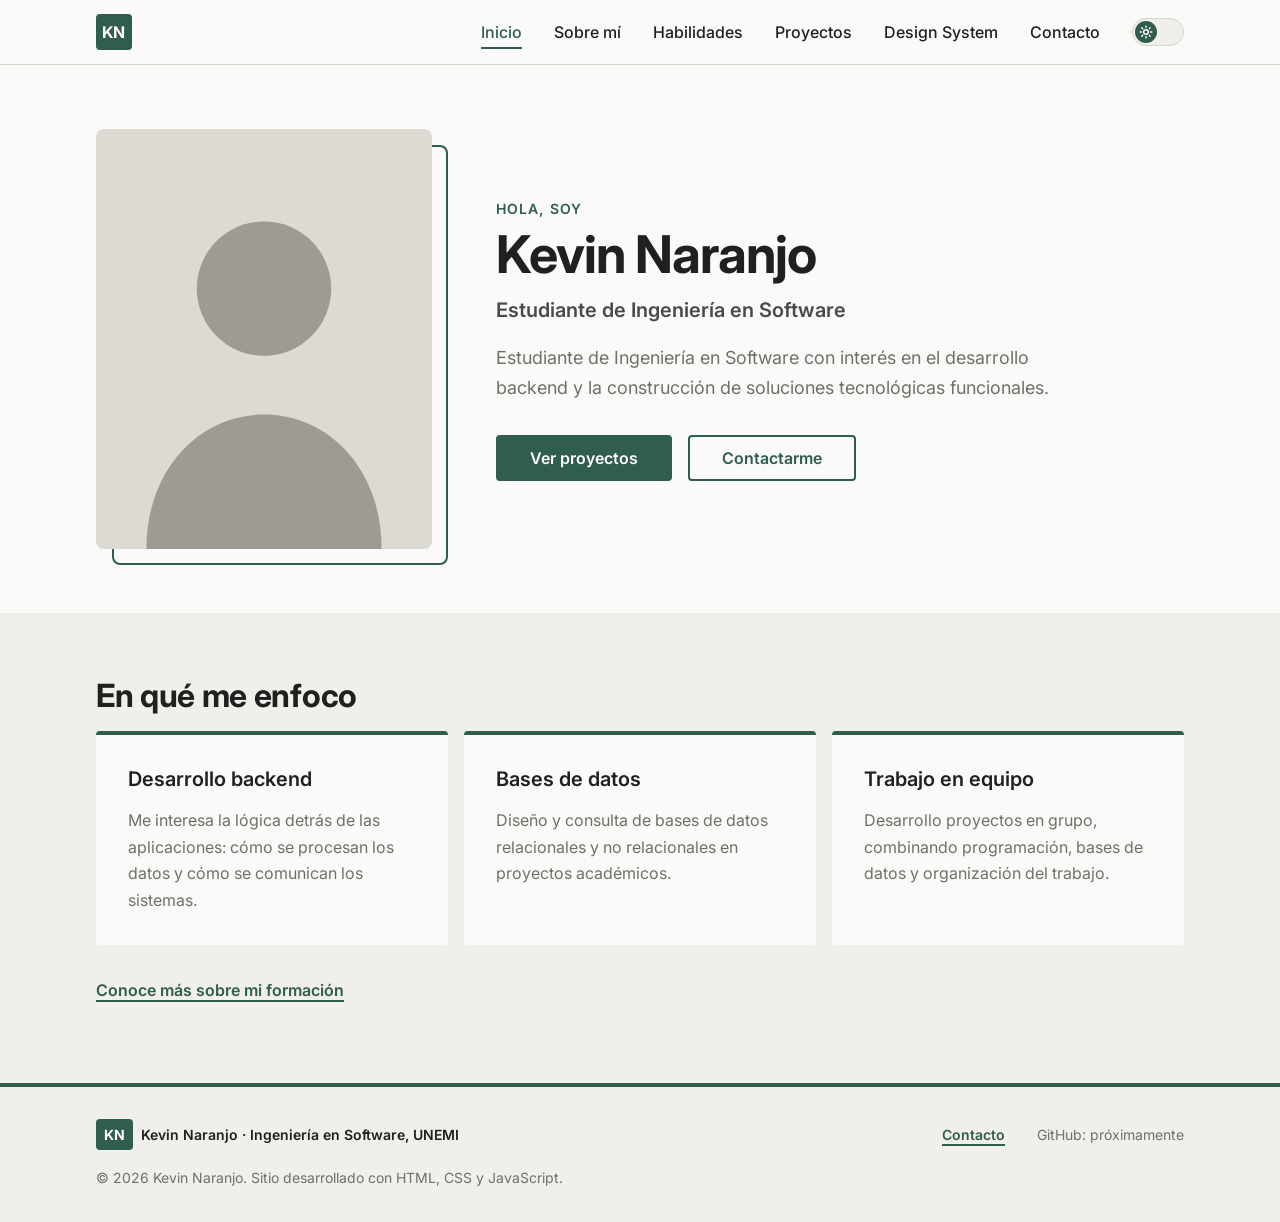
==== index.html @ 49560498 "HTML semantico y SEO en todas las paginas Inicio, Sobre mi, Habilidades, Proyectos, Design System y " ====
<!DOCTYPE html>
<html lang="es">
<head>
  <meta charset="UTF-8">
  <meta name="viewport" content="width=device-width, initial-scale=1">
  <title>Kevin Naranjo | Estudiante de Ingeniería en Software</title>
  <meta name="description" content="Portafolio de Kevin Naranjo, estudiante de Ingeniería en Software en la UNEMI con interés en el desarrollo backend y la construcción de soluciones tecnológicas funcionales.">
  <meta name="author" content="Kevin Naranjo">
  <meta property="og:title" content="Kevin Naranjo | Estudiante de Ingeniería en Software">
  <meta property="og:description" content="Portafolio personal: perfil, habilidades técnicas y proyectos académicos de Kevin Naranjo.">
  <meta property="og:image" content="img/og-image.png">
  <meta property="og:type" content="website">
  <meta property="og:locale" content="es_EC">
  <link rel="icon" href="img/favicon.svg" type="image/svg+xml">
  <link rel="preconnect" href="https://fonts.googleapis.com">
  <link rel="preconnect" href="https://fonts.gstatic.com" crossorigin>
  <link rel="stylesheet" href="https://fonts.googleapis.com/css2?family=Inter:wght@400;500;600;700&display=swap">
  <link rel="stylesheet" href="css/variables.css">
  <link rel="stylesheet" href="css/style.css">
  <script src="js/theme-init.js"></script>
  <script src="js/main.js" defer></script>
</head>
<body>
  <a class="skip-link" href="#contenido">Saltar al contenido principal</a>

  <header class="site-header">
    <nav class="navbar container" aria-label="Navegación principal">
      <button class="nav-toggle" type="button" aria-expanded="false" aria-controls="nav-drawer" aria-label="Abrir menú de navegación">
        <span class="nav-toggle__bar"></span>
        <span class="nav-toggle__bar"></span>
        <span class="nav-toggle__bar"></span>
      </button>
      <a class="navbar__logo" href="index.html" aria-label="Kevin Naranjo, ir al inicio">KN</a>
      <ul class="navbar__links" id="nav-drawer">
        <li><a class="nav-link" href="index.html" aria-current="page">Inicio</a></li>
        <li><a class="nav-link" href="sobre-mi.html">Sobre mí</a></li>
        <li><a class="nav-link" href="skills.html">Habilidades</a></li>
        <li><a class="nav-link" href="proyectos.html">Proyectos</a></li>
        <li><a class="nav-link" href="design-system.html">Design System</a></li>
        <li><a class="nav-link" href="contacto.html">Contacto</a></li>
      </ul>
      <button class="theme-switch" type="button" role="switch" aria-checked="false" aria-label="Modo oscuro">
        <span class="theme-switch__track">
          <span class="theme-switch__thumb">
            <svg class="theme-switch__icon theme-switch__icon--sun" viewBox="0 0 24 24" aria-hidden="true" focusable="false"><circle cx="12" cy="12" r="4"/><path d="M12 2v2M12 20v2M4.9 4.9l1.4 1.4M17.7 17.7l1.4 1.4M2 12h2M20 12h2M4.9 19.1l1.4-1.4M17.7 6.3l1.4-1.4"/></svg>
            <svg class="theme-switch__icon theme-switch__icon--moon" viewBox="0 0 24 24" aria-hidden="true" focusable="false"><path d="M21 12.8A9 9 0 1 1 11.2 3a7 7 0 0 0 9.8 9.8z"/></svg>
          </span>
        </span>
      </button>
    </nav>
  </header>
  <div class="nav-overlay" hidden></div>

  <main id="contenido">
    <section class="hero container" aria-labelledby="hero-titulo">
      <figure class="hero__photo">
        <img src="img/perfil.svg" alt="Fotografía de perfil de Kevin Naranjo" width="400" height="500">
        <figcaption class="visually-hidden">Kevin Naranjo, estudiante de Ingeniería en Software en la UNEMI</figcaption>
      </figure>
      <div class="hero__content">
        <p class="hero__eyebrow">Hola, soy</p>
        <h1 id="hero-titulo">Kevin Naranjo</h1>
        <p class="hero__role">Estudiante de Ingeniería en Software</p>
        <p class="hero__text">
          Estudiante de Ingeniería en Software con interés en el desarrollo backend
          y la construcción de soluciones tecnológicas funcionales.
        </p>
        <div class="button-group">
          <a class="btn btn--primary" href="proyectos.html">Ver proyectos</a>
          <a class="btn btn--secondary" href="contacto.html">Contactarme</a>
        </div>
      </div>
    </section>

    <section class="section section--surface" aria-labelledby="enfoque-titulo">
      <div class="container">
        <h2 id="enfoque-titulo">En qué me enfoco</h2>
        <ul class="focus-list">
          <li class="focus-item">
            <h3>Desarrollo backend</h3>
            <p>Me interesa la lógica detrás de las aplicaciones: cómo se procesan los datos y cómo se comunican los sistemas.</p>
          </li>
          <li class="focus-item">
            <h3>Bases de datos</h3>
            <p>Diseño y consulta de bases de datos relacionales y no relacionales en proyectos académicos.</p>
          </li>
          <li class="focus-item">
            <h3>Trabajo en equipo</h3>
            <p>Desarrollo proyectos en grupo, combinando programación, bases de datos y organización del trabajo.</p>
          </li>
        </ul>
        <p class="section__more">
          <a class="text-link" href="sobre-mi.html">Conoce más sobre mi formación</a>
        </p>
      </div>
    </section>
  </main>

  <footer class="site-footer">
    <div class="container site-footer__inner">
      <p class="site-footer__brand"><span class="site-footer__logo">KN</span> Kevin Naranjo · Ingeniería en Software, UNEMI</p>
      <ul class="site-footer__links">
        <li><a class="text-link" href="contacto.html">Contacto</a></li>
        <li><span class="site-footer__pending">GitHub: próximamente</span></li>
      </ul>
      <p class="site-footer__copy">© 2026 Kevin Naranjo. Sitio desarrollado con HTML, CSS y JavaScript.</p>
    </div>
  </footer>
</body>
</html>
---- css/variables.css ----
/* ==========================================================================
   Variables del sistema visual — Portafolio Kevin Naranjo
   Todas las decisiones de diseño se definen aquí y se reutilizan en style.css
   ========================================================================== */

:root {
  /* Colores */
  --color-primary: #2f5d4e;          /* verde bosque: acento principal */
  --color-primary-hover: #24473c;
  --color-on-primary: #ffffff;       /* texto sobre el color primario */
  --color-secondary: #4a4a48;        /* gris piedra */
  --color-background: #fafaf8;
  --color-surface: #f0efe9;          /* tono cálido para superficies */
  --color-text: #202020;
  --color-text-muted: #6f6f6b;
  --color-border: #d6d4cb;
  --color-success: #2e7d32;
  --color-error: #b3261e;
  --color-overlay: rgb(0 0 0 / 0.45);

  /* Tipografía */
  --font-primary: 'Inter', 'Segoe UI', Arial, sans-serif;
  --font-mono: Consolas, 'Courier New', monospace;
  --font-size-sm: 0.875rem;
  --font-size-base: 1rem;
  --font-size-lg: 1.125rem;
  --font-size-h3: 1.25rem;
  --font-size-h2: clamp(1.5rem, 1.25rem + 1vw, 2rem);
  --font-size-h1: clamp(2.125rem, 1.6rem + 2.2vw, 3.25rem);
  --font-weight-regular: 400;
  --font-weight-medium: 500;
  --font-weight-semibold: 600;
  --font-weight-bold: 700;
  --line-height-base: 1.65;
  --line-height-tight: 1.2;

  /* Espaciado */
  --space-xs: 0.25rem;
  --space-sm: 0.5rem;
  --space-md: 1rem;
  --space-lg: 2rem;
  --space-xl: 4rem;

  /* Bordes */
  --border-width: 1px;
  --border-width-strong: 2px;
  --border-accent: 4px;
  --radius-sm: 0.25rem;              /* bordes rectos */
  --radius-md: 0.5rem;
  --radius-pill: 999px;              /* solo para el switch de tema */

  /* Sombras */
  --shadow-card: 0 2px 8px rgb(0 0 0 / 0.12);
  --shadow-card-hover: 0 10px 20px rgb(0 0 0 / 0.14);
  --shadow-drawer: 4px 0 16px rgb(0 0 0 / 0.18);

  /* Tamaños */
  --container-max: 72rem;
  --header-height: 4rem;
  --drawer-width: min(18rem, 82vw);
  --photo-width: clamp(13rem, 32vw, 21rem);
  --control-height: 2.75rem;
  --switch-width: 3.25rem;
  --switch-height: 1.75rem;
  --icon-size: 2.25rem;
  --lift: -4px;                      /* elevación de las cards en hover */

  /* Movimiento */
  --transition-fast: 150ms ease;
  --transition-base: 250ms ease;
}

/* Modo oscuro: mismas variables, otros valores */
[data-theme="dark"] {
  --color-primary: #6fae96;          /* verde bosque aclarado */
  --color-primary-hover: #8cc4ae;
  --color-on-primary: #10201a;
  --color-secondary: #b9b8b2;
  --color-background: #141414;
  --color-surface: #1f1f1d;
  --color-text: #ecebe6;
  --color-text-muted: #a3a29c;
  --color-border: #34342f;
  --color-success: #6cc070;
  --color-error: #f28b82;
  --color-overlay: rgb(0 0 0 / 0.6);

  --shadow-card: 0 2px 8px rgb(0 0 0 / 0.5);
  --shadow-card-hover: 0 10px 20px rgb(0 0 0 / 0.55);
  --shadow-drawer: 4px 0 16px rgb(0 0 0 / 0.6);

  color-scheme: dark;
}
---- css/style.css ----
/* ==========================================================================
   Estilos del portafolio — Kevin Naranjo
   Enfoque mobile-first. Los valores provienen de variables.css.
   Índice:
     1. Base
     2. Utilidades y layout
     3. Tipografía
     4. Header, navbar y drawer
     5. Switch de tema
     6. Botones y filtros
     7. Inicio (hero)
     8. Encabezado de página y Sobre mí
     9. Habilidades y badges
    10. Proyectos (cards)
    11. Formulario y contacto
    12. Design System
    13. Footer
    14. Media queries
   ========================================================================== */

/* 1. Base
   ========================================================================== */
*,
*::before,
*::after {
  box-sizing: border-box;
}

html {
  scroll-behavior: smooth;
  scroll-padding-top: calc(var(--header-height) + var(--space-md));
}

body {
  margin: 0;
  min-height: 100vh;
  display: flex;
  flex-direction: column;
  background-color: var(--color-background);
  color: var(--color-text);
  font-family: var(--font-primary);
  font-size: var(--font-size-base);
  line-height: var(--line-height-base);
  transition: background-color var(--transition-base), color var(--transition-base);
}

body.no-scroll {
  overflow: hidden;
}

main {
  flex: 1;
}

img,
svg {
  display: block;
  max-width: 100%;
}

img {
  height: auto;
}

ul {
  margin: 0;
  padding: 0;
  list-style: none;
}

figure,
dl,
dd {
  margin: 0;
}

code {
  font-family: var(--font-mono);
  font-size: var(--font-size-sm);
}

:focus-visible {
  outline: var(--border-width-strong) solid var(--color-primary);
  outline-offset: var(--border-width-strong);
}

/* 2. Utilidades y layout
   ========================================================================== */
.container {
  width: 100%;
  max-width: var(--container-max);
  margin-inline: auto;
  padding-inline: var(--space-md);
}

.section {
  padding-block: var(--space-xl);
}

.section--surface {
  background-color: var(--color-surface);
}

.section__more {
  margin-top: var(--space-lg);
}

.visually-hidden {
  position: absolute;
  width: 1px;
  height: 1px;
  padding: 0;
  margin: -1px;
  overflow: hidden;
  clip: rect(0 0 0 0);
  white-space: nowrap;
  border: 0;
}

.skip-link {
  position: absolute;
  top: var(--space-sm);
  left: var(--space-sm);
  z-index: 100;
  padding: var(--space-sm) var(--space-md);
  background-color: var(--color-primary);
  color: var(--color-on-primary);
  border-radius: var(--radius-sm);
  transform: translateY(-200%);
}

.skip-link:focus {
  transform: none;
}

.text-muted {
  color: var(--color-text-muted);
}

/* 3. Tipografía
   ========================================================================== */
h1,
h2,
h3,
.h1,
.h2,
.h3 {
  margin: 0 0 var(--space-md);
  line-height: var(--line-height-tight);
  font-weight: var(--font-weight-bold);
  color: var(--color-text);
}

h1,
.h1 {
  font-size: var(--font-size-h1);
  letter-spacing: -0.02em;
}

h2,
.h2 {
  font-size: var(--font-size-h2);
  letter-spacing: -0.01em;
}

h3,
.h3 {
  font-size: var(--font-size-h3);
  font-weight: var(--font-weight-semibold);
}

p {
  margin: 0 0 var(--space-md);
}

.text-link {
  color: var(--color-primary);
  font-weight: var(--font-weight-semibold);
  text-decoration: underline;
  text-decoration-thickness: var(--border-width-strong);
  text-underline-offset: var(--space-xs);
  transition: color var(--transition-fast);
}

.text-link:hover {
  color: var(--color-primary-hover);
}

/* 4. Header, navbar y drawer
   ========================================================================== */
.site-header {
  position: sticky;
  top: 0;
  z-index: 40;
  background-color: var(--color-background);
  border-bottom: var(--border-width) solid var(--color-border);
  transition: background-color var(--transition-base);
}

.navbar {
  display: flex;
  align-items: center;
  gap: var(--space-md);
  min-height: var(--header-height);
}

.navbar__logo {
  display: inline-flex;
  align-items: center;
  justify-content: center;
  width: var(--icon-size);
  height: var(--icon-size);
  background-color: var(--color-primary);
  color: var(--color-on-primary);
  border-radius: var(--radius-sm);
  font-weight: var(--font-weight-bold);
  letter-spacing: 0.02em;
  text-decoration: none;
}

.nav-link {
  position: relative;
  display: inline-block;
  padding-block: var(--space-xs);
  color: var(--color-text);
  font-weight: var(--font-weight-medium);
  text-decoration: none;
}

/* Subrayado animado: crece de izquierda a derecha */
.nav-link::after {
  content: "";
  position: absolute;
  left: 0;
  bottom: 0;
  width: 100%;
  height: var(--border-width-strong);
  background-color: var(--color-primary);
  transform: scaleX(0);
  transform-origin: left;
  transition: transform var(--transition-base);
}

.nav-link:hover::after,
.nav-link:focus-visible::after,
.nav-link[aria-current="page"]::after {
  transform: scaleX(1);
}

.nav-link[aria-current="page"] {
  color: var(--color-primary);
}

/* Botón del menú móvil (a la izquierda) */
.nav-toggle {
  display: inline-flex;
  flex-direction: column;
  justify-content: center;
  gap: var(--space-xs);
  width: var(--control-height);
  height: var(--control-height);
  padding: var(--space-sm);
  background: transparent;
  border: var(--border-width) solid var(--color-border);
  border-radius: var(--radius-sm);
  cursor: pointer;
}

.nav-toggle__bar {
  display: block;
  width: 100%;
  height: var(--border-width-strong);
  background-color: var(--color-text);
  transition: transform var(--transition-base), opacity var(--transition-fast);
}

.nav-toggle[aria-expanded="true"] .nav-toggle__bar:nth-child(1) {
  transform: translateY(calc(var(--space-xs) + var(--border-width-strong))) rotate(45deg);
}

.nav-toggle[aria-expanded="true"] .nav-toggle__bar:nth-child(2) {
  opacity: 0;
}

.nav-toggle[aria-expanded="true"] .nav-toggle__bar:nth-child(3) {
  transform: translateY(calc(-1 * (var(--space-xs) + var(--border-width-strong)))) rotate(-45deg);
}

/* Drawer lateral (móvil y tablet) */
.navbar__links {
  position: fixed;
  top: var(--header-height);
  bottom: 0;
  left: 0;
  width: var(--drawer-width);
  display: flex;
  flex-direction: column;
  gap: var(--space-md);
  padding: var(--space-lg);
  background-color: var(--color-surface);
  border-right: var(--border-accent) solid var(--color-primary);
  box-shadow: var(--shadow-drawer);
  overflow-y: auto;
  transform: translateX(-100%);
  visibility: hidden;
  transition: transform var(--transition-base), visibility var(--transition-base);
}

.navbar__links.is-open {
  transform: translateX(0);
  visibility: visible;
}

.navbar__links .nav-link {
  font-size: var(--font-size-lg);
}

.nav-overlay {
  position: fixed;
  inset: var(--header-height) 0 0 0;
  z-index: 35;
  background-color: var(--color-overlay);
}

.nav-overlay[hidden] {
  display: none;
}

/* 5. Switch de tema
   ========================================================================== */
.theme-switch {
  margin-left: auto;
  padding: 0;
  background: transparent;
  border: 0;
  border-radius: var(--radius-pill);
  cursor: pointer;
}

.theme-switch__track {
  position: relative;
  display: block;
  width: var(--switch-width);
  height: var(--switch-height);
  background-color: var(--color-surface);
  border: var(--border-width) solid var(--color-border);
  border-radius: var(--radius-pill);
  transition: background-color var(--transition-base);
}

.theme-switch__thumb {
  position: absolute;
  top: var(--border-width-strong);
  left: var(--border-width-strong);
  display: grid;
  place-items: center;
  width: calc(var(--switch-height) - 3 * var(--border-width-strong));
  height: calc(var(--switch-height) - 3 * var(--border-width-strong));
  background-color: var(--color-primary);
  color: var(--color-on-primary);
  border-radius: 50%;
  transition: transform var(--transition-base);
}

.theme-switch[aria-checked="true"] .theme-switch__thumb {
  transform: translateX(calc(var(--switch-width) - var(--switch-height)));
}

.theme-switch__icon {
  width: var(--font-size-sm);
  height: var(--font-size-sm);
  fill: none;
  stroke: currentColor;
  stroke-width: 2.5;
  stroke-linecap: round;
  stroke-linejoin: round;
}

.theme-switch__icon--moon,
.theme-switch[aria-checked="true"] .theme-switch__icon--sun {
  display: none;
}

.theme-switch[aria-checked="true"] .theme-switch__icon--moon {
  display: block;
}

/* 6. Botones y filtros
   ========================================================================== */
.button-group {
  display: flex;
  flex-wrap: wrap;
  gap: var(--space-md);
}

.btn {
  display: inline-flex;
  align-items: center;
  justify-content: center;
  min-height: var(--control-height);
  padding: var(--space-sm) var(--space-lg);
  font-family: inherit;
  font-size: var(--font-size-base);
  font-weight: var(--font-weight-semibold);
  text-decoration: none;
  border: var(--border-width-strong) solid transparent;
  border-radius: var(--radius-sm);
  cursor: pointer;
  transition: background-color var(--transition-fast), color var(--transition-fast), border-color var(--transition-fast);
}

.btn--primary {
  background-color: var(--color-primary);
  border-color: var(--color-primary);
  color: var(--color-on-primary);
}

.btn--primary:hover {
  background-color: var(--color-primary-hover);
  border-color: var(--color-primary-hover);
}

.btn--secondary {
  background-color: transparent;
  border-color: var(--color-primary);
  color: var(--color-primary);
}

.btn--secondary:hover {
  background-color: var(--color-primary);
  color: var(--color-on-primary);
}

.filter-bar {
  display: flex;
  flex-wrap: wrap;
  gap: var(--space-sm);
  margin-bottom: var(--space-md);
}

.filter-btn {
  min-height: var(--control-height);
  padding: var(--space-xs) var(--space-md);
  font-family: inherit;
  font-size: var(--font-size-sm);
  font-weight: var(--font-weight-semibold);
  background-color: transparent;
  color: var(--color-text);
  border: var(--border-width) solid var(--color-border);
  border-radius: var(--radius-sm);
  cursor: pointer;
  transition: background-color var(--transition-fast), color var(--transition-fast), border-color var(--transition-fast);
}

.filter-btn:hover:not(:disabled) {
  border-color: var(--color-primary);
  color: var(--color-primary);
}

.filter-btn[aria-pressed="true"],
.filter-btn[aria-pressed="true"]:hover {
  background-color: var(--color-primary);
  border-color: var(--color-primary);
  color: var(--color-on-primary);
}

.filter-btn:disabled {
  cursor: default;
}

.filter-status {
  min-height: var(--line-height-base);
  color: var(--color-text-muted);
  font-size: var(--font-size-sm);
}

/* 7. Inicio (hero)
   ========================================================================== */
.hero {
  display: grid;
  gap: var(--space-lg);
  align-items: center;
  padding-block: var(--space-xl);
}

.hero__photo {
  position: relative;
  width: var(--photo-width);
  margin-inline: auto;
}

/* Marco desplazado detrás de la foto */
.hero__photo::before {
  content: "";
  position: absolute;
  inset: 0;
  border: var(--border-width-strong) solid var(--color-primary);
  border-radius: var(--radius-md);
  transform: translate(var(--space-md), var(--space-md));
}

.hero__photo img {
  position: relative;
  width: 100%;
  aspect-ratio: 4 / 5;
  object-fit: cover;
  border-radius: var(--radius-md);
}

.hero__eyebrow,
.page-header__eyebrow,
.card__type {
  margin-bottom: var(--space-xs);
  color: var(--color-primary);
  font-size: var(--font-size-sm);
  font-weight: var(--font-weight-semibold);
  letter-spacing: 0.08em;
  text-transform: uppercase;
}

.hero__content h1 {
  margin-bottom: var(--space-sm);
}

.hero__role {
  color: var(--color-secondary);
  font-size: var(--font-size-h3);
  font-weight: var(--font-weight-semibold);
}

.hero__text {
  max-width: 38rem;
  color: var(--color-text-muted);
  font-size: var(--font-size-lg);
  margin-bottom: var(--space-lg);
}

.focus-list {
  display: grid;
  gap: var(--space-md);
}

.focus-item {
  padding: var(--space-lg);
  background-color: var(--color-background);
  border-top: var(--border-accent) solid var(--color-primary);
  border-radius: var(--radius-sm);
}

.focus-item p {
  margin: 0;
  color: var(--color-text-muted);
}

/* 8. Encabezado de página y Sobre mí
   ========================================================================== */
.page-header {
  padding-block: var(--space-xl) var(--space-lg);
}

.page-header h1 {
  margin-bottom: var(--space-sm);
}

.page-header__lead {
  max-width: 44rem;
  color: var(--color-text-muted);
  font-size: var(--font-size-lg);
}

.about {
  display: grid;
  gap: var(--space-lg);
  padding-bottom: var(--space-xl);
}

.about__story p {
  max-width: 42rem;
}

.about__story .button-group {
  margin-top: var(--space-lg);
}

.about__aside {
  display: grid;
  gap: var(--space-md);
  align-content: start;
}

.info-block {
  padding: var(--space-lg);
  background-color: var(--color-surface);
  border-left: var(--border-accent) solid var(--color-primary);
  border-radius: 0 var(--radius-md) var(--radius-md) 0;
}

.info-block h2 {
  font-size: var(--font-size-h3);
}

.info-list {
  display: grid;
  gap: var(--space-md);
}

.info-list dt {
  color: var(--color-text-muted);
  font-size: var(--font-size-sm);
}

.info-list dd {
  font-weight: var(--font-weight-semibold);
}

.tag-list {
  display: flex;
  flex-wrap: wrap;
  gap: var(--space-sm);
}

.tag {
  display: inline-block;
  padding: var(--space-xs) var(--space-sm);
  background-color: var(--color-background);
  color: var(--color-secondary);
  border: var(--border-width) solid var(--color-border);
  border-radius: var(--radius-sm);
  font-size: var(--font-size-sm);
  font-weight: var(--font-weight-medium);
}

.tag--link {
  text-decoration: none;
  transition: border-color var(--transition-fast), color var(--transition-fast);
}

.tag--link:hover {
  border-color: var(--color-primary);
  color: var(--color-primary);
}

/* 9. Habilidades y badges
   ========================================================================== */
.skill-legend {
  margin-bottom: var(--space-lg);
  padding: var(--space-md) var(--space-lg);
  background-color: var(--color-surface);
  border-radius: var(--radius-md);
}

.skill-legend__title {
  font-size: var(--font-size-base);
  margin-bottom: var(--space-sm);
}

.skill-legend__list {
  display: grid;
  gap: var(--space-sm);
  color: var(--color-text-muted);
  font-size: var(--font-size-sm);
}

.skill-legend__list .badge {
  margin-right: var(--space-sm);
}

.skill-category {
  padding-bottom: var(--space-lg);
}

.skill-category h2 {
  padding-bottom: var(--space-sm);
  border-bottom: var(--border-width) solid var(--color-border);
}

.skill-list {
  display: grid;
  grid-template-columns: repeat(auto-fill, minmax(min(16rem, 100%), 1fr));
  gap: var(--space-md);
}

.skill {
  display: flex;
  align-items: flex-start;
  gap: var(--space-md);
  padding: var(--space-md);
  background-color: var(--color-surface);
  border: var(--border-width) solid var(--color-border);
  border-radius: var(--radius-md);
}

.skill__icon {
  flex: none;
  width: var(--icon-size);
  font-size: var(--icon-size);
  line-height: 1;
  color: var(--color-primary);
}

.skill__icon--svg {
  height: var(--icon-size);
  fill: none;
  stroke: currentColor;
  stroke-width: 2;
  stroke-linecap: round;
  stroke-linejoin: round;
}

.skill__name {
  margin-bottom: var(--space-xs);
  font-size: var(--font-size-base);
  font-weight: var(--font-weight-semibold);
}

.skill__desc {
  margin: var(--space-sm) 0 0;
  color: var(--color-text-muted);
  font-size: var(--font-size-sm);
}

.badge {
  display: inline-block;
  padding: 0 var(--space-sm);
  border: var(--border-width) solid transparent;
  border-radius: var(--radius-sm);
  font-size: var(--font-size-sm);
  font-weight: var(--font-weight-semibold);
  white-space: nowrap;
}

.badge--academic {
  background-color: var(--color-primary);
  color: var(--color-on-primary);
}

.badge--known {
  border-color: var(--color-primary);
  color: var(--color-primary);
}

.badge--learning {
  border-style: dashed;
  border-color: var(--color-text-muted);
  color: var(--color-text-muted);
}

/* 10. Proyectos (cards)
   ========================================================================== */
.project-grid {
  display: grid;
  grid-template-columns: repeat(auto-fill, minmax(min(19rem, 100%), 1fr));
  gap: var(--space-lg);
  padding-bottom: var(--space-xl);
}

.project-grid__item[hidden] {
  display: none;
}

.card {
  display: flex;
  flex-direction: column;
  height: 100%;
  padding: var(--space-lg);
  background-color: var(--color-surface);
  border-left: var(--border-accent) solid var(--color-primary);
  border-radius: 0 var(--radius-md) var(--radius-md) 0;
  transition: transform var(--transition-base), box-shadow var(--transition-base);
}

.card:hover,
.card:focus-within {
  transform: translateY(var(--lift));
  box-shadow: var(--shadow-card-hover);
}

.card__media {
  margin-bottom: var(--space-md);
}

.card__media img {
  width: 100%;
  aspect-ratio: 16 / 9;
  object-fit: cover;
  border-radius: var(--radius-sm);
}

.card__title {
  margin-bottom: var(--space-sm);
  font-size: var(--font-size-h3);
  font-weight: var(--font-weight-semibold);
  line-height: var(--line-height-tight);
}

.card__text {
  color: var(--color-text-muted);
}

.card__details {
  display: grid;
  gap: var(--space-xs);
  margin-bottom: var(--space-md);
}

.card__details dt {
  font-size: var(--font-size-sm);
  font-weight: var(--font-weight-semibold);
}

.card__details dd {
  margin-bottom: var(--space-sm);
  color: var(--color-text-muted);
  font-size: var(--font-size-sm);
}

.card__links {
  display: flex;
  flex-wrap: wrap;
  gap: var(--space-md);
  margin: auto 0 0;
  padding-top: var(--space-md);
  border-top: var(--border-width) solid var(--color-border);
  font-size: var(--font-size-sm);
}

.card__pending {
  color: var(--color-text-muted);
  font-style: italic;
}

/* 11. Formulario y contacto
   ========================================================================== */
.contact {
  display: grid;
  gap: var(--space-xl);
  padding-bottom: var(--space-xl);
}

.contact-form {
  display: grid;
  gap: var(--space-md);
  max-width: 40rem;
}

.contact-form .btn {
  justify-self: start;
}

.form-field {
  display: grid;
  gap: var(--space-xs);
}

.form-field label {
  font-weight: var(--font-weight-semibold);
}

.input {
  width: 100%;
  min-height: var(--control-height);
  padding: var(--space-sm) var(--space-md);
  font-family: inherit;
  font-size: var(--font-size-base);
  background-color: var(--color-background);
  color: var(--color-text);
  border: var(--border-width) solid var(--color-border);
  border-radius: var(--radius-sm);
  transition: border-color var(--transition-fast);
}

.input:hover {
  border-color: var(--color-secondary);
}

.input:focus-visible {
  border-color: var(--color-primary);
}

.input--textarea {
  resize: vertical;
}

.input[aria-invalid="true"] {
  border-color: var(--color-error);
}

.field-error {
  margin: 0;
  color: var(--color-error);
  font-size: var(--font-size-sm);
}

.field-error:empty {
  display: none;
}

.form-status {
  margin: 0;
  font-weight: var(--font-weight-semibold);
}

.form-status:empty {
  display: none;
}

.form-status--success {
  padding: var(--space-sm) var(--space-md);
  color: var(--color-success);
  border-left: var(--border-accent) solid var(--color-success);
  background-color: var(--color-surface);
}

.form-status--error {
  color: var(--color-error);
}

.contact__aside h2 {
  font-size: var(--font-size-h3);
}

.contact-list {
  display: grid;
  gap: var(--space-md);
}

.contact-list__item {
  padding: var(--space-md) var(--space-lg);
  background-color: var(--color-surface);
  border-left: var(--border-accent) solid var(--color-primary);
  border-radius: 0 var(--radius-md) var(--radius-md) 0;
}

.contact-list__label {
  margin-bottom: var(--space-xs);
  font-size: var(--font-size-sm);
  color: var(--color-text-muted);
  font-weight: var(--font-weight-medium);
}

.contact-list__value {
  margin: 0;
  font-weight: var(--font-weight-semibold);
}

/* 12. Design System
   ========================================================================== */
.ds {
  padding-bottom: var(--space-xl);
}

.ds-index {
  margin-bottom: var(--space-lg);
}

.ds-section {
  padding-block: var(--space-lg);
  border-top: var(--border-width) solid var(--color-border);
}

.swatch-grid {
  display: grid;
  grid-template-columns: repeat(auto-fill, minmax(min(11rem, 100%), 1fr));
  gap: var(--space-md);
}

.swatch {
  overflow: hidden;
  background-color: var(--color-surface);
  border: var(--border-width) solid var(--color-border);
  border-radius: var(--radius-md);
}

.swatch__color {
  display: block;
  height: 5rem;
  border-bottom: var(--border-width) solid var(--color-border);
}

.swatch__color--primary { background-color: var(--color-primary); }
.swatch__color--primary-hover { background-color: var(--color-primary-hover); }
.swatch__color--secondary { background-color: var(--color-secondary); }
.swatch__color--background { background-color: var(--color-background); }
.swatch__color--surface { background-color: var(--color-surface); }
.swatch__color--text { background-color: var(--color-text); }
.swatch__color--text-muted { background-color: var(--color-text-muted); }
.swatch__color--success { background-color: var(--color-success); }
.swatch__color--error { background-color: var(--color-error); }

.swatch__info {
  display: grid;
  gap: var(--space-xs);
  padding: var(--space-sm) var(--space-md);
}

.swatch__info code {
  color: var(--color-text-muted);
  overflow-wrap: anywhere;
}

.swatch__value {
  text-transform: uppercase;
}

.type-specimen {
  display: grid;
  gap: var(--space-xs);
}

.type-specimen dt {
  color: var(--color-text-muted);
  font-size: var(--font-size-sm);
}

.type-specimen dd {
  padding-bottom: var(--space-md);
  border-bottom: var(--border-width) dashed var(--color-border);
}

.type-specimen dd > * {
  margin-bottom: 0;
}

.space-scale {
  display: grid;
  gap: var(--space-md);
}

.space-scale__row {
  display: grid;
  grid-template-columns: 7rem 7.5rem 1fr;
  align-items: center;
  gap: var(--space-md);
  font-size: var(--font-size-sm);
}

.space-bar {
  display: block;
  height: var(--space-md);
  background-color: var(--color-primary);
  border-radius: var(--radius-sm);
}

.space-bar--xs { width: var(--space-xs); }
.space-bar--sm { width: var(--space-sm); }
.space-bar--md { width: var(--space-md); }
.space-bar--lg { width: var(--space-lg); }
.space-bar--xl { width: var(--space-xl); }

.token-grid {
  display: grid;
  grid-template-columns: repeat(auto-fill, minmax(min(12rem, 100%), 1fr));
  gap: var(--space-lg);
}

.token-demo {
  padding: var(--space-lg) var(--space-md);
  background-color: var(--color-surface);
  font-size: var(--font-size-sm);
}

.token-demo--radius-sm {
  border: var(--border-width-strong) solid var(--color-primary);
  border-radius: var(--radius-sm);
}

.token-demo--radius-md {
  border: var(--border-width-strong) solid var(--color-primary);
  border-radius: var(--radius-md);
}

.token-demo--accent {
  border-left: var(--border-accent) solid var(--color-primary);
}

.token-demo--shadow {
  box-shadow: var(--shadow-card);
  border-radius: var(--radius-md);
}

.ds-component {
  margin-bottom: var(--space-lg);
}

.ds-preview {
  padding: var(--space-lg);
  border: var(--border-width) dashed var(--color-border);
  border-radius: var(--radius-md);
}

.ds-preview--card {
  max-width: 24rem;
}

.ds-preview--flush {
  padding: 0;
  overflow: hidden;
}

.navbar--demo {
  flex-wrap: wrap;
  min-height: auto;
}

.navbar__links--static {
  position: static;
  width: auto;
  flex-direction: row;
  flex-wrap: wrap;
  gap: var(--space-lg);
  padding: 0;
  background: none;
  border: 0;
  box-shadow: none;
  transform: none;
  visibility: visible;
}

.skill-list--demo {
  max-width: 22rem;
  margin-top: var(--space-md);
}

/* 13. Footer
   ========================================================================== */
.site-footer {
  padding-block: var(--space-lg);
  background-color: var(--color-surface);
  border-top: var(--border-accent) solid var(--color-primary);
  font-size: var(--font-size-sm);
}

.site-footer--demo {
  padding: var(--space-lg);
}

.site-footer__inner {
  display: grid;
  gap: var(--space-md);
}

.site-footer__brand {
  display: flex;
  align-items: center;
  gap: var(--space-sm);
  margin: 0;
  font-weight: var(--font-weight-semibold);
}

.site-footer__logo {
  padding: var(--space-xs) var(--space-sm);
  background-color: var(--color-primary);
  color: var(--color-on-primary);
  border-radius: var(--radius-sm);
  font-weight: var(--font-weight-bold);
}

.site-footer__links {
  display: flex;
  flex-wrap: wrap;
  gap: var(--space-lg);
}

.site-footer__pending,
.site-footer__copy {
  margin: 0;
  color: var(--color-text-muted);
}

/* 14. Media queries
   ========================================================================== */

/* Tablet: 640px en adelante */
@media (min-width: 40em) {
  .container {
    padding-inline: var(--space-lg);
  }

  .hero {
    grid-template-columns: auto 1fr;
    gap: var(--space-xl);
  }

  .hero__photo {
    margin-inline: 0;
  }

  .focus-list {
    grid-template-columns: repeat(3, 1fr);
  }

  .site-footer__inner {
    grid-template-columns: 1fr auto;
    align-items: center;
  }

  .site-footer__copy {
    grid-column: 1 / -1;
  }
}

/* Escritorio: 900px en adelante — el drawer se convierte en menú horizontal */
@media (min-width: 56.25em) {
  .nav-toggle {
    display: none;
  }

  .navbar__links {
    position: static;
    width: auto;
    flex-direction: row;
    gap: var(--space-lg);
    margin-left: auto;
    padding: 0;
    background: none;
    border: 0;
    box-shadow: none;
    overflow: visible;
    transform: none;
    visibility: visible;
    transition: none;
  }

  .navbar__links .nav-link {
    font-size: var(--font-size-base);
  }

  .theme-switch {
    margin-left: var(--space-md);
  }

  .nav-overlay {
    display: none;
  }

  .about {
    grid-template-columns: 2fr 1fr;
    gap: var(--space-xl);
  }

  .contact {
    grid-template-columns: 3fr 2fr;
  }
}

/* Pantallas muy pequeñas: la escala de espaciado se apila */
@media (max-width: 24em) {
  .space-scale__row {
    grid-template-columns: 1fr 1fr;
  }

  .space-bar {
    grid-column: 1 / -1;
  }
}

/* Respeta a quienes prefieren menos movimiento */
@media (prefers-reduced-motion: reduce) {
  html {
    scroll-behavior: auto;
  }

  *,
  *::before,
  *::after {
    transition-duration: 0.01ms !important;
  }

  .card:hover,
  .card:focus-within {
    transform: none;
  }
}
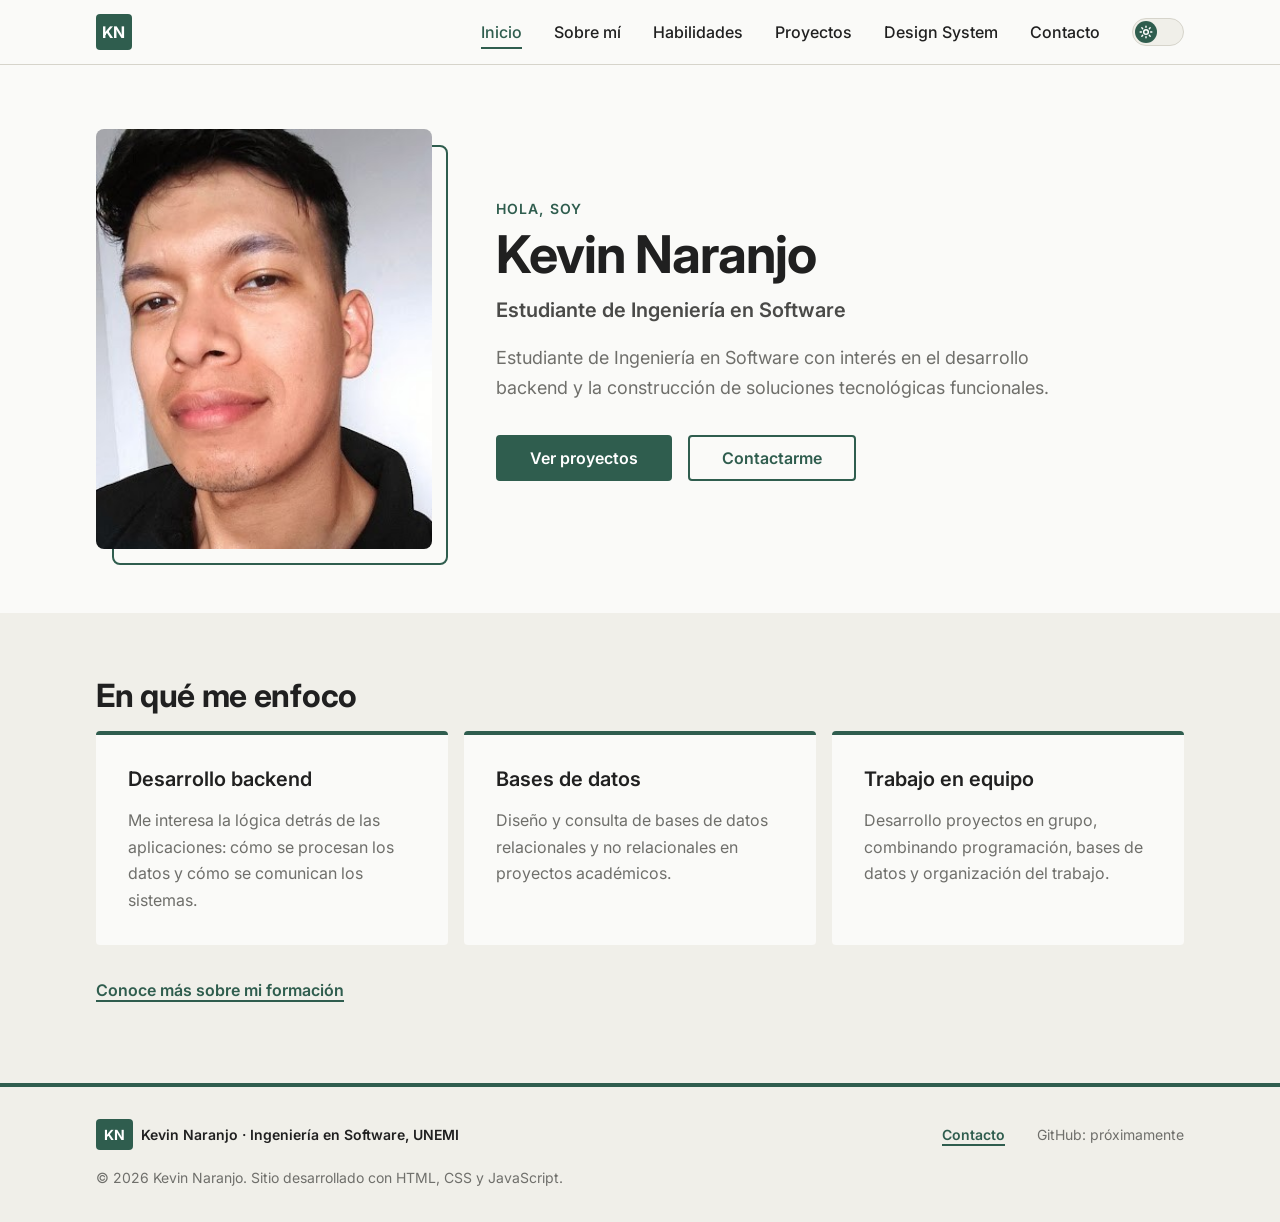
==== commit 5abe4696: "Agregar foto de perfil Foto real recortada a formato 4:5 en la seccion de inicio, sin la imagen prov" ====
--- a/index.html
+++ b/index.html
@@ -8,7 +8,7 @@
   <meta name="author" content="Kevin Naranjo">
   <meta property="og:title" content="Kevin Naranjo | Estudiante de Ingeniería en Software">
   <meta property="og:description" content="Portafolio personal: perfil, habilidades técnicas y proyectos académicos de Kevin Naranjo.">
-  <meta property="og:image" content="img/og-image.png">
+  <meta property="og:image" content="https://kevinnaran07-sudo.github.io/portafolioWeb/img/og-image.png">
   <meta property="og:type" content="website">
   <meta property="og:locale" content="es_EC">
   <link rel="icon" href="img/favicon.svg" type="image/svg+xml">
@@ -54,7 +54,7 @@
   <main id="contenido">
     <section class="hero container" aria-labelledby="hero-titulo">
       <figure class="hero__photo">
-        <img src="img/perfil.svg" alt="Fotografía de perfil de Kevin Naranjo" width="400" height="500">
+        <img src="img/perfil.jpg" alt="Fotografía de perfil de Kevin Naranjo, sonriendo, con camisa polo negra" width="319" height="399">
         <figcaption class="visually-hidden">Kevin Naranjo, estudiante de Ingeniería en Software en la UNEMI</figcaption>
       </figure>
       <div class="hero__content">
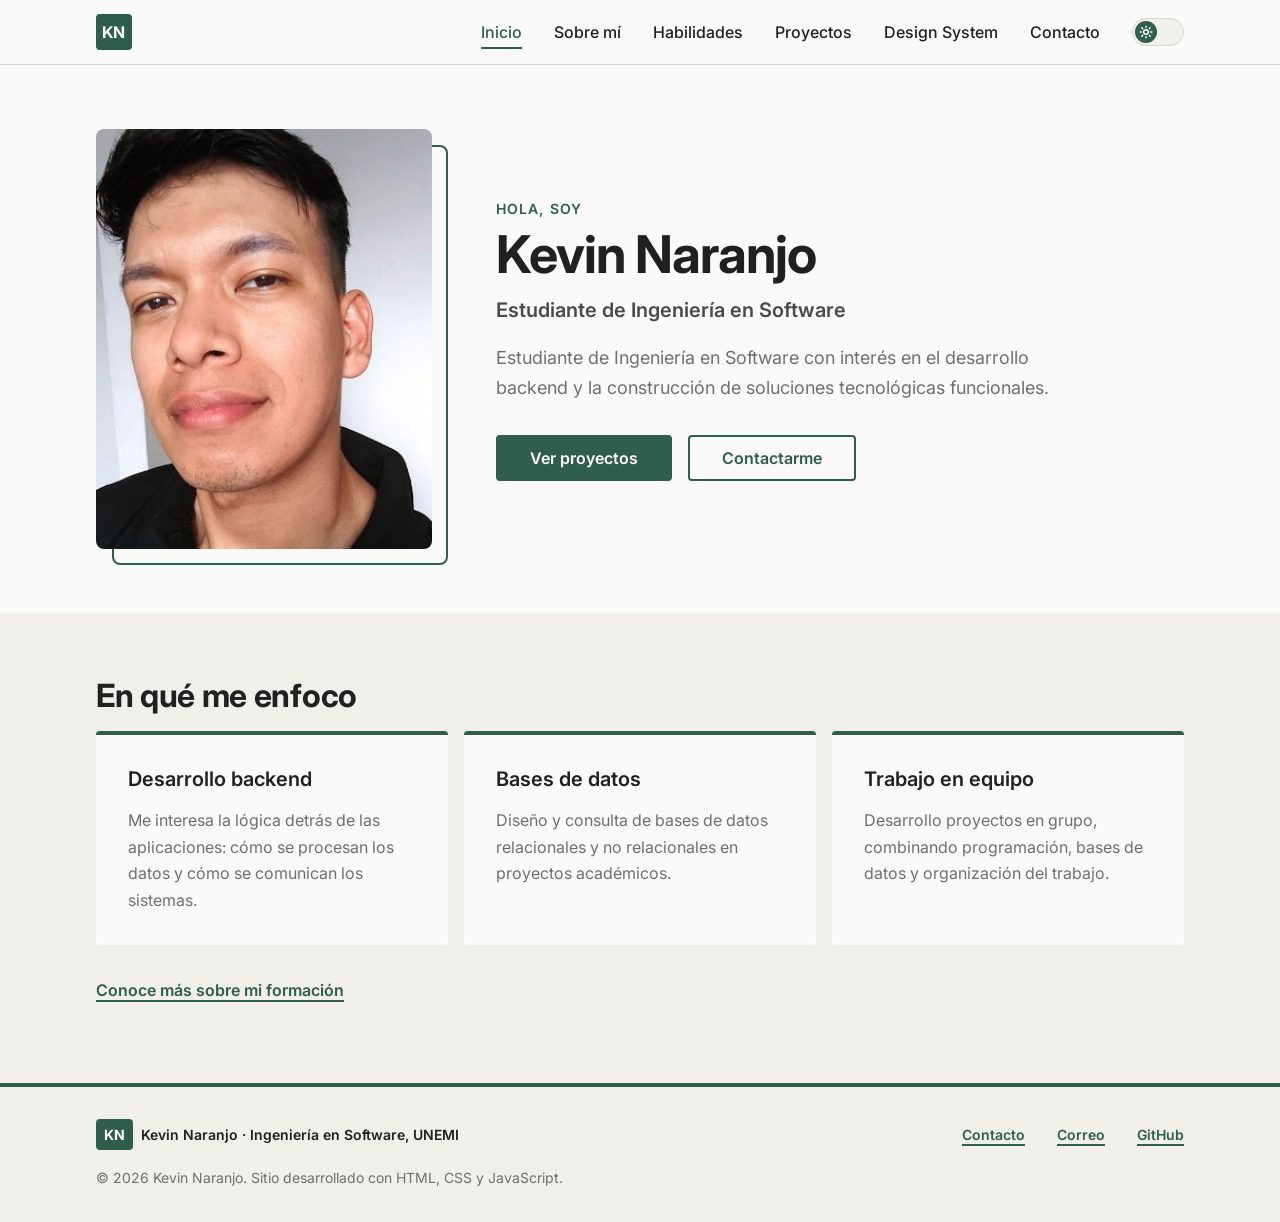
==== commit f93a7283: "Agregar correo profesional y enlace de GitHub Contacto y footer de todas las paginas con kevinnaran0" ====
--- a/index.html
+++ b/index.html
@@ -101,7 +101,8 @@
       <p class="site-footer__brand"><span class="site-footer__logo">KN</span> Kevin Naranjo · Ingeniería en Software, UNEMI</p>
       <ul class="site-footer__links">
         <li><a class="text-link" href="contacto.html">Contacto</a></li>
-        <li><span class="site-footer__pending">GitHub: próximamente</span></li>
+        <li><a class="text-link" href="mailto:kevinnaran07@gmail.com">Correo</a></li>
+        <li><a class="text-link" href="https://github.com/kevinnaran07-sudo" target="_blank" rel="noopener">GitHub</a></li>
       </ul>
       <p class="site-footer__copy">© 2026 Kevin Naranjo. Sitio desarrollado con HTML, CSS y JavaScript.</p>
     </div>
--- a/css/style.css
+++ b/css/style.css
@@ -1161,7 +1161,6 @@
   gap: var(--space-lg);
 }
 
-.site-footer__pending,
 .site-footer__copy {
   margin: 0;
   color: var(--color-text-muted);
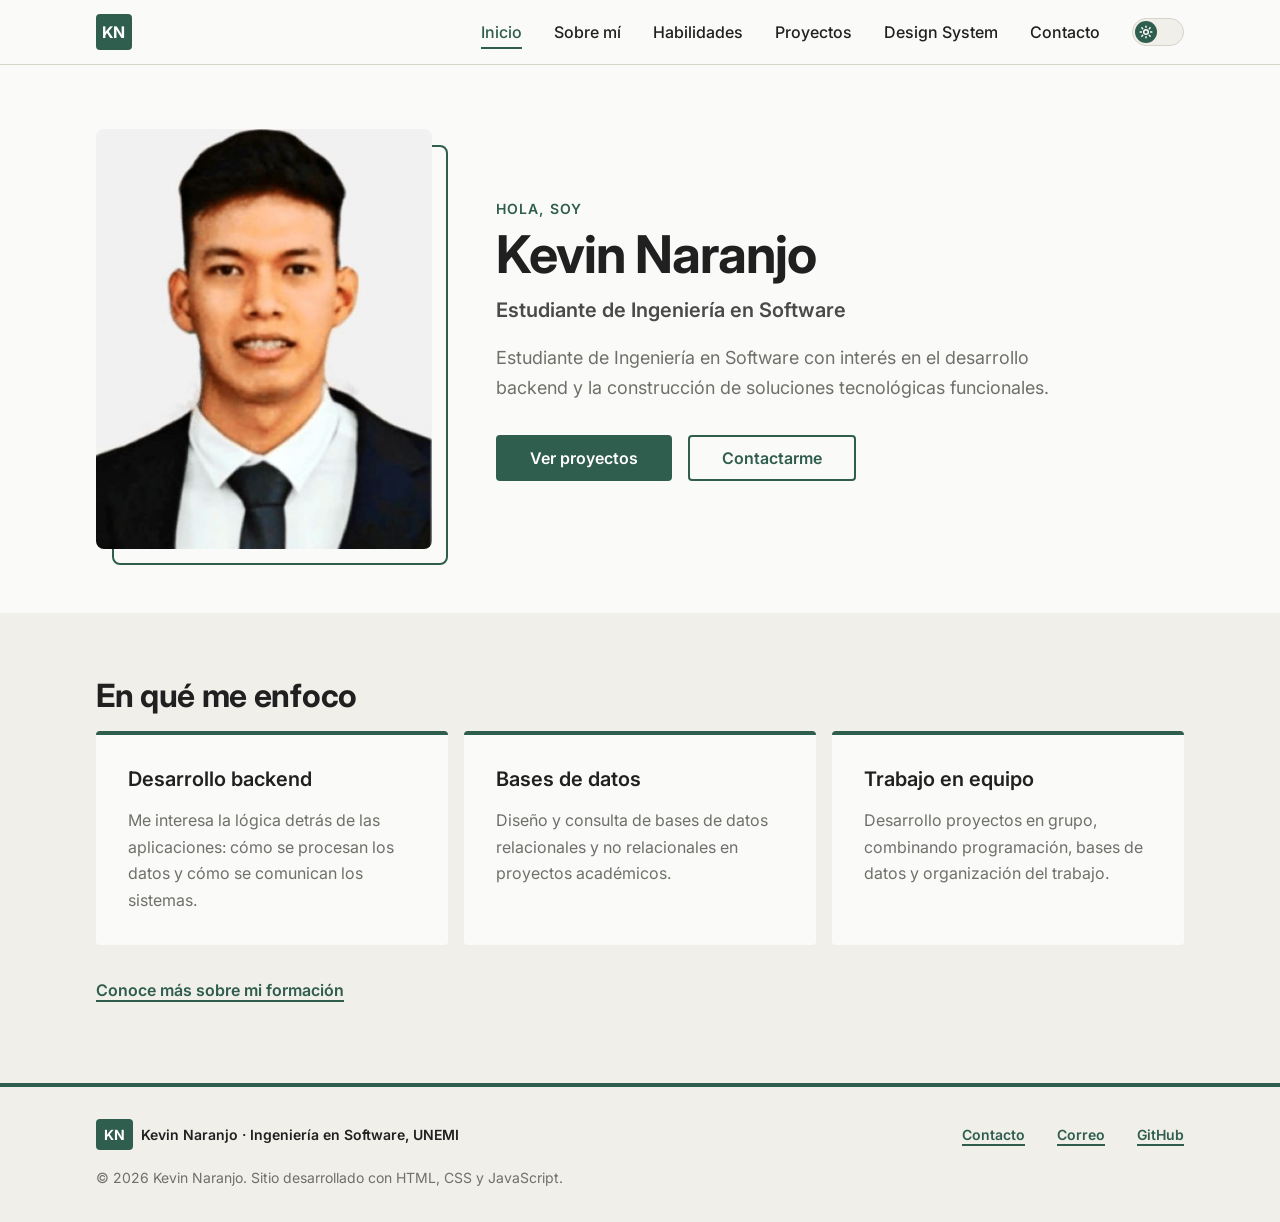
==== commit a8d51aef: "Cambiar foto de perfil por una foto formal Co-Authored-By: Claude Opus 5.5 <noreply@anthropic.com>" ====
--- a/index.html
+++ b/index.html
@@ -54,7 +54,7 @@
   <main id="contenido">
     <section class="hero container" aria-labelledby="hero-titulo">
       <figure class="hero__photo">
-        <img src="img/perfil.jpg" alt="Fotografía de perfil de Kevin Naranjo, sonriendo, con camisa polo negra" width="319" height="399">
+        <img src="img/perfil.jpg" alt="Fotografía de perfil de Kevin Naranjo con traje oscuro, camisa blanca y corbata" width="413" height="516">
         <figcaption class="visually-hidden">Kevin Naranjo, estudiante de Ingeniería en Software en la UNEMI</figcaption>
       </figure>
       <div class="hero__content">
